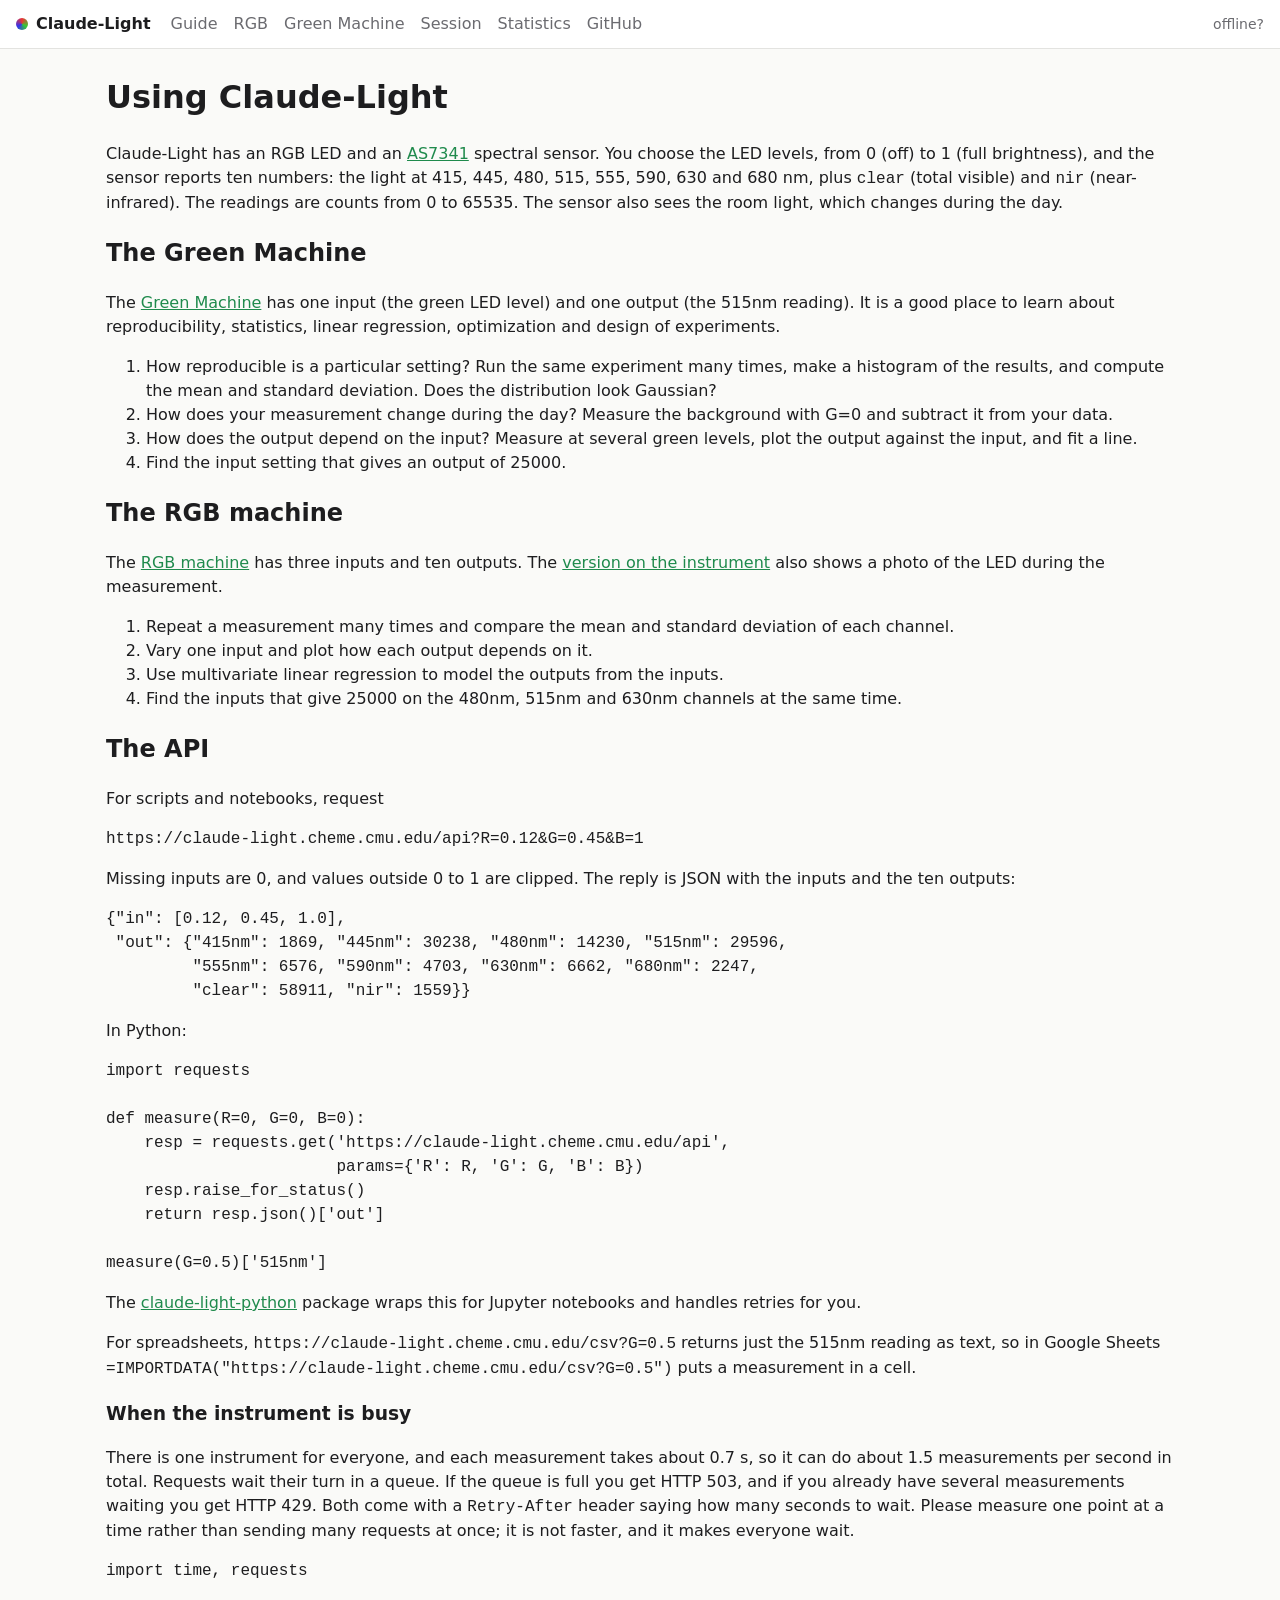
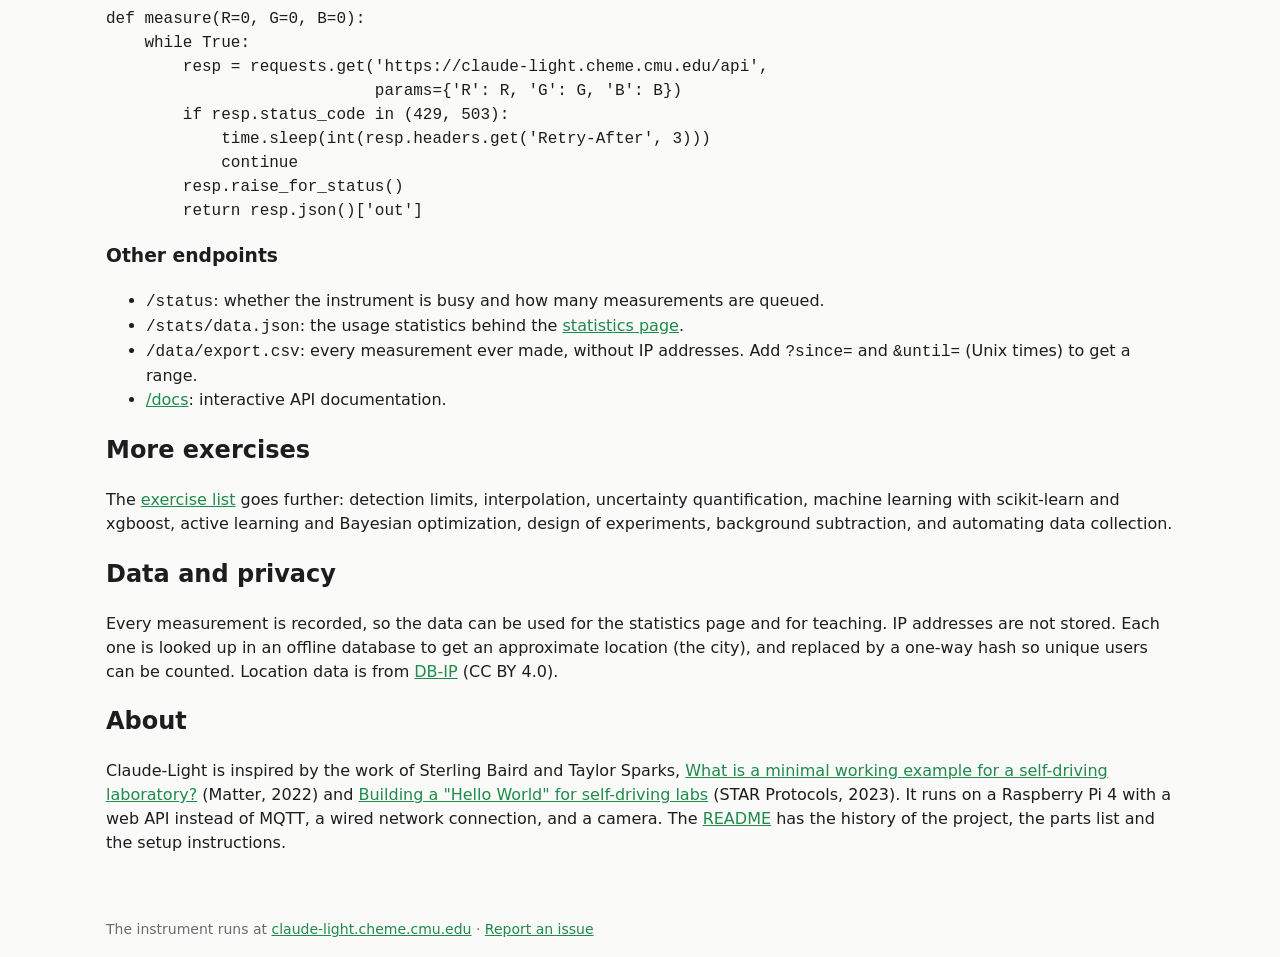
==== docs/guide.html @ aa4f7b0a "Add a GitHub Pages site and agent skills - docs/: a static site for GitHub Pages with a guide and br" ====
<!DOCTYPE html>
<html lang="en">
<head>
  <meta charset="utf-8">
  <meta name="viewport" content="width=device-width, initial-scale=1">
  <title>Guide · Claude-Light</title>
  <link rel="stylesheet" href="style.css">
  <script>window.CLAUDE_LIGHT_API = 'https://claude-light.cheme.cmu.edu';</script>
  <script src="app.js" defer></script>
</head>
<body>
  <header class="topbar">
    <a class="brand" href="./"><span class="dot"></span>Claude-Light</a>
    <nav>
      <a href="guide.html">Guide</a>
      <a href="rgb.html">RGB</a>
      <a href="gm.html">Green Machine</a>
      <a href="session.html">Session</a>
      <a href="stats.html">Statistics</a>
      <a href="https://github.com/jkitchin/claude-light">GitHub</a>
    </nav>
    <span class="status" id="status" title="Instrument queue">…</span>
  </header>

  <main>
    <h1>Using Claude-Light</h1>
    <p>Claude-Light has an RGB LED and an
    <a href="https://www.adafruit.com/product/4698">AS7341</a> spectral sensor.
    You choose the LED levels, from 0 (off) to 1 (full brightness), and the
    sensor reports ten numbers: the light at 415, 445, 480, 515, 555, 590, 630
    and 680 nm, plus <code>clear</code> (total visible) and <code>nir</code>
    (near-infrared). The readings are counts from 0 to 65535. The sensor also
    sees the room light, which changes during the day.</p>

    <h2 id="green-machine">The Green Machine</h2>
    <p>The <a href="gm.html">Green Machine</a> has one input (the green LED
    level) and one output (the 515nm reading). It is a good place to learn
    about reproducibility, statistics, linear regression, optimization and
    design of experiments.</p>
    <ol>
      <li>How reproducible is a particular setting? Run the same experiment
      many times, make a histogram of the results, and compute the mean and
      standard deviation. Does the distribution look Gaussian?</li>
      <li>How does your measurement change during the day? Measure the
      background with G=0 and subtract it from your data.</li>
      <li>How does the output depend on the input? Measure at several green
      levels, plot the output against the input, and fit a line.</li>
      <li>Find the input setting that gives an output of 25000.</li>
    </ol>

    <h2 id="rgb-machine">The RGB machine</h2>
    <p>The <a href="rgb.html">RGB machine</a> has three inputs and ten
    outputs. The <a href="https://claude-light.cheme.cmu.edu/rgb">version on
    the instrument</a> also shows a photo of the LED during the
    measurement.</p>
    <ol>
      <li>Repeat a measurement many times and compare the mean and standard
      deviation of each channel.</li>
      <li>Vary one input and plot how each output depends on it.</li>
      <li>Use multivariate linear regression to model the outputs from the
      inputs.</li>
      <li>Find the inputs that give 25000 on the 480nm, 515nm and 630nm
      channels at the same time.</li>
    </ol>

    <h2 id="api">The API</h2>
    <p>For scripts and notebooks, request</p>
    <pre>https://claude-light.cheme.cmu.edu/api?R=0.12&amp;G=0.45&amp;B=1</pre>
    <p>Missing inputs are 0, and values outside 0 to 1 are clipped. The reply
    is JSON with the inputs and the ten outputs:</p>
    <pre>{"in": [0.12, 0.45, 1.0],
 "out": {"415nm": 1869, "445nm": 30238, "480nm": 14230, "515nm": 29596,
         "555nm": 6576, "590nm": 4703, "630nm": 6662, "680nm": 2247,
         "clear": 58911, "nir": 1559}}</pre>
    <p>In Python:</p>
    <pre>import requests

def measure(R=0, G=0, B=0):
    resp = requests.get('https://claude-light.cheme.cmu.edu/api',
                        params={'R': R, 'G': G, 'B': B})
    resp.raise_for_status()
    return resp.json()['out']

measure(G=0.5)['515nm']</pre>
    <p>The <a href="https://github.com/jkitchin/claude-light-python">claude-light-python</a>
    package wraps this for Jupyter notebooks and handles retries for you.</p>
    <p>For spreadsheets, <code>https://claude-light.cheme.cmu.edu/csv?G=0.5</code>
    returns just the 515nm reading as text, so in Google Sheets
    <code>=IMPORTDATA("https://claude-light.cheme.cmu.edu/csv?G=0.5")</code>
    puts a measurement in a cell.</p>

    <h3>When the instrument is busy</h3>
    <p>There is one instrument for everyone, and each measurement takes about
    0.7 s, so it can do about 1.5 measurements per second in total. Requests
    wait their turn in a queue. If the queue is full you get HTTP 503, and if
    you already have several measurements waiting you get HTTP 429. Both come
    with a <code>Retry-After</code> header saying how many seconds to wait.
    Please measure one point at a time rather than sending many requests at
    once; it is not faster, and it makes everyone wait.</p>
    <pre>import time, requests

def measure(R=0, G=0, B=0):
    while True:
        resp = requests.get('https://claude-light.cheme.cmu.edu/api',
                            params={'R': R, 'G': G, 'B': B})
        if resp.status_code in (429, 503):
            time.sleep(int(resp.headers.get('Retry-After', 3)))
            continue
        resp.raise_for_status()
        return resp.json()['out']</pre>

    <h3>Other endpoints</h3>
    <ul>
      <li><code>/status</code>: whether the instrument is busy and how many
      measurements are queued.</li>
      <li><code>/stats/data.json</code>: the usage statistics behind the
      <a href="stats.html">statistics page</a>.</li>
      <li><code>/data/export.csv</code>: every measurement ever made, without IP
      addresses. Add <code>?since=</code> and <code>&amp;until=</code> (Unix
      times) to get a range.</li>
      <li><a href="https://claude-light.cheme.cmu.edu/docs">/docs</a>:
      interactive API documentation.</li>
    </ul>

    <h2 id="more">More exercises</h2>
    <p>The <a href="https://github.com/jkitchin/claude-light/blob/main/exercises.org">exercise list</a>
    goes further: detection limits, interpolation, uncertainty
    quantification, machine learning with scikit-learn and xgboost, active
    learning and Bayesian optimization, design of experiments, background
    subtraction, and automating data collection.</p>

    <h2 id="privacy">Data and privacy</h2>
    <p>Every measurement is recorded, so the data can be used for the
    statistics page and for teaching. IP addresses are not stored. Each one is
    looked up in an offline database to get an approximate location (the city),
    and replaced by a one-way hash so unique users can be counted. Location
    data is from <a href="https://db-ip.com">DB-IP</a> (CC BY 4.0).</p>

    <h2 id="about">About</h2>
    <p>Claude-Light is inspired by the work of Sterling Baird and Taylor
    Sparks, <a href="http://dx.doi.org/10.1016/j.matt.2022.11.007">What is a
    minimal working example for a self-driving laboratory?</a> (Matter, 2022)
    and <a href="http://dx.doi.org/10.1016/j.xpro.2023.102329">Building a
    "Hello World" for self-driving labs</a> (STAR Protocols, 2023). It runs on
    a Raspberry Pi 4 with a web API instead of MQTT, a wired network
    connection, and a camera. The
    <a href="https://github.com/jkitchin/claude-light#about">README</a> has the
    history of the project, the parts list and the setup instructions.</p>
  </main>

  <footer>
    The instrument runs at <a href="https://claude-light.cheme.cmu.edu">claude-light.cheme.cmu.edu</a> ·
    <a href="https://github.com/jkitchin/claude-light/issues">Report an issue</a>
  </footer>
</body>
</html>
---- docs/style.css ----
:root {
  --bg: #fafaf8;
  --surface: #ffffff;
  --text: #1d1d1f;
  --muted: #6b6b70;
  --border: #e3e3e0;
  --accent: #1f8a4c;
  --accent-text: #ffffff;
  --warn-bg: #fff4e5;
  --warn-text: #8a4b00;
  --radius: 10px;
  color-scheme: light;
}

@media (prefers-color-scheme: dark) {
  :root {
    --bg: #141416;
    --surface: #1d1d20;
    --text: #ececef;
    --muted: #a0a0a8;
    --border: #2e2e33;
    --accent: #3ccf7a;
    --accent-text: #0c1a12;
    --warn-bg: #3a2a12;
    --warn-text: #ffcf8a;
    color-scheme: dark;
  }
}

* { box-sizing: border-box; }

body {
  margin: 0;
  background: var(--bg);
  color: var(--text);
  font: 16px/1.5 system-ui, -apple-system, "Segoe UI", sans-serif;
}

a { color: var(--accent); }

.topbar {
  display: flex;
  flex-wrap: wrap;
  align-items: center;
  gap: 8px 20px;
  padding: 12px 16px;
  border-bottom: 1px solid var(--border);
  background: var(--surface);
}
.brand {
  font-weight: 700;
  text-decoration: none;
  color: var(--text);
  display: flex;
  align-items: center;
  gap: 8px;
}
.dot {
  width: 12px; height: 12px; border-radius: 50%;
  background: conic-gradient(#e33, #3c3, #33e, #e33);
}
nav { display: flex; flex-wrap: wrap; gap: 4px 16px; }
nav a { text-decoration: none; color: var(--muted); }
nav a:hover { color: var(--text); }
.status { margin-left: auto; font-size: 14px; color: var(--muted); }
.status.busy::before, .status.idle::before {
  content: ""; display: inline-block; width: 8px; height: 8px;
  border-radius: 50%; margin-right: 6px; background: var(--accent);
}
.status.busy::before { background: #e0a100; }

main { max-width: 1100px; margin: 0 auto; padding: 24px 16px; }
footer {
  max-width: 1100px; margin: 0 auto; padding: 24px 16px;
  color: var(--muted); font-size: 14px;
}

h1 { margin-top: 0; }

.card {
  background: var(--surface);
  border: 1px solid var(--border);
  border-radius: var(--radius);
  padding: 16px;
  margin-bottom: 16px;
}
a.card { display: block; text-decoration: none; color: var(--text); }
a.card:hover { border-color: var(--accent); }
.grid { display: grid; gap: 16px; grid-template-columns: repeat(auto-fit, minmax(220px, 1fr)); }

.flash {
  background: var(--warn-bg); color: var(--warn-text);
  padding: 10px 14px; border-radius: var(--radius); margin-bottom: 16px;
}

form .row { display: flex; align-items: center; gap: 12px; margin: 8px 0; }
form .row label { width: 56px; font-weight: 600; }
form input[type=range] { flex: 1; accent-color: var(--accent); }
input[type=number], input[type=text] {
  font: inherit; color: var(--text); background: var(--bg);
  border: 1px solid var(--border); border-radius: 6px; padding: 6px 8px;
}
input[type=number] { width: 90px; }
input[type=text] { width: 100%; max-width: 480px; }
button {
  font: inherit; font-weight: 600; cursor: pointer;
  background: var(--accent); color: var(--accent-text);
  border: 0; border-radius: 6px; padding: 8px 18px;
}
button[disabled] { opacity: 0.6; cursor: wait; }
.htmx-request button { opacity: 0.6; }

.swatch {
  width: 56px; height: 56px; border-radius: 50%;
  border: 1px solid var(--border); flex: none;
}

table { border-collapse: collapse; width: 100%; font-variant-numeric: tabular-nums; }
th, td { border: 1px solid var(--border); padding: 4px 8px; text-align: right; }
th { background: var(--bg); }
.table-scroll { overflow-x: auto; }

.camera { max-width: 100%; border-radius: var(--radius); }

.kpis { display: grid; gap: 16px; grid-template-columns: repeat(auto-fit, minmax(160px, 1fr)); }
.kpi .value { font-size: 24px; white-space: nowrap; font-weight: 700; font-variant-numeric: tabular-nums; }
.kpi .label { color: var(--muted); font-size: 14px; }

.chart { width: 100%; min-height: 320px; }
.muted { color: var(--muted); }
.controls { display: flex; flex-wrap: wrap; gap: 8px 16px; align-items: center; }
.controls select, .controls input[type=date] {
  font: inherit; color: var(--text); background: var(--bg);
  border: 1px solid var(--border); border-radius: 6px; padding: 4px 6px;
}
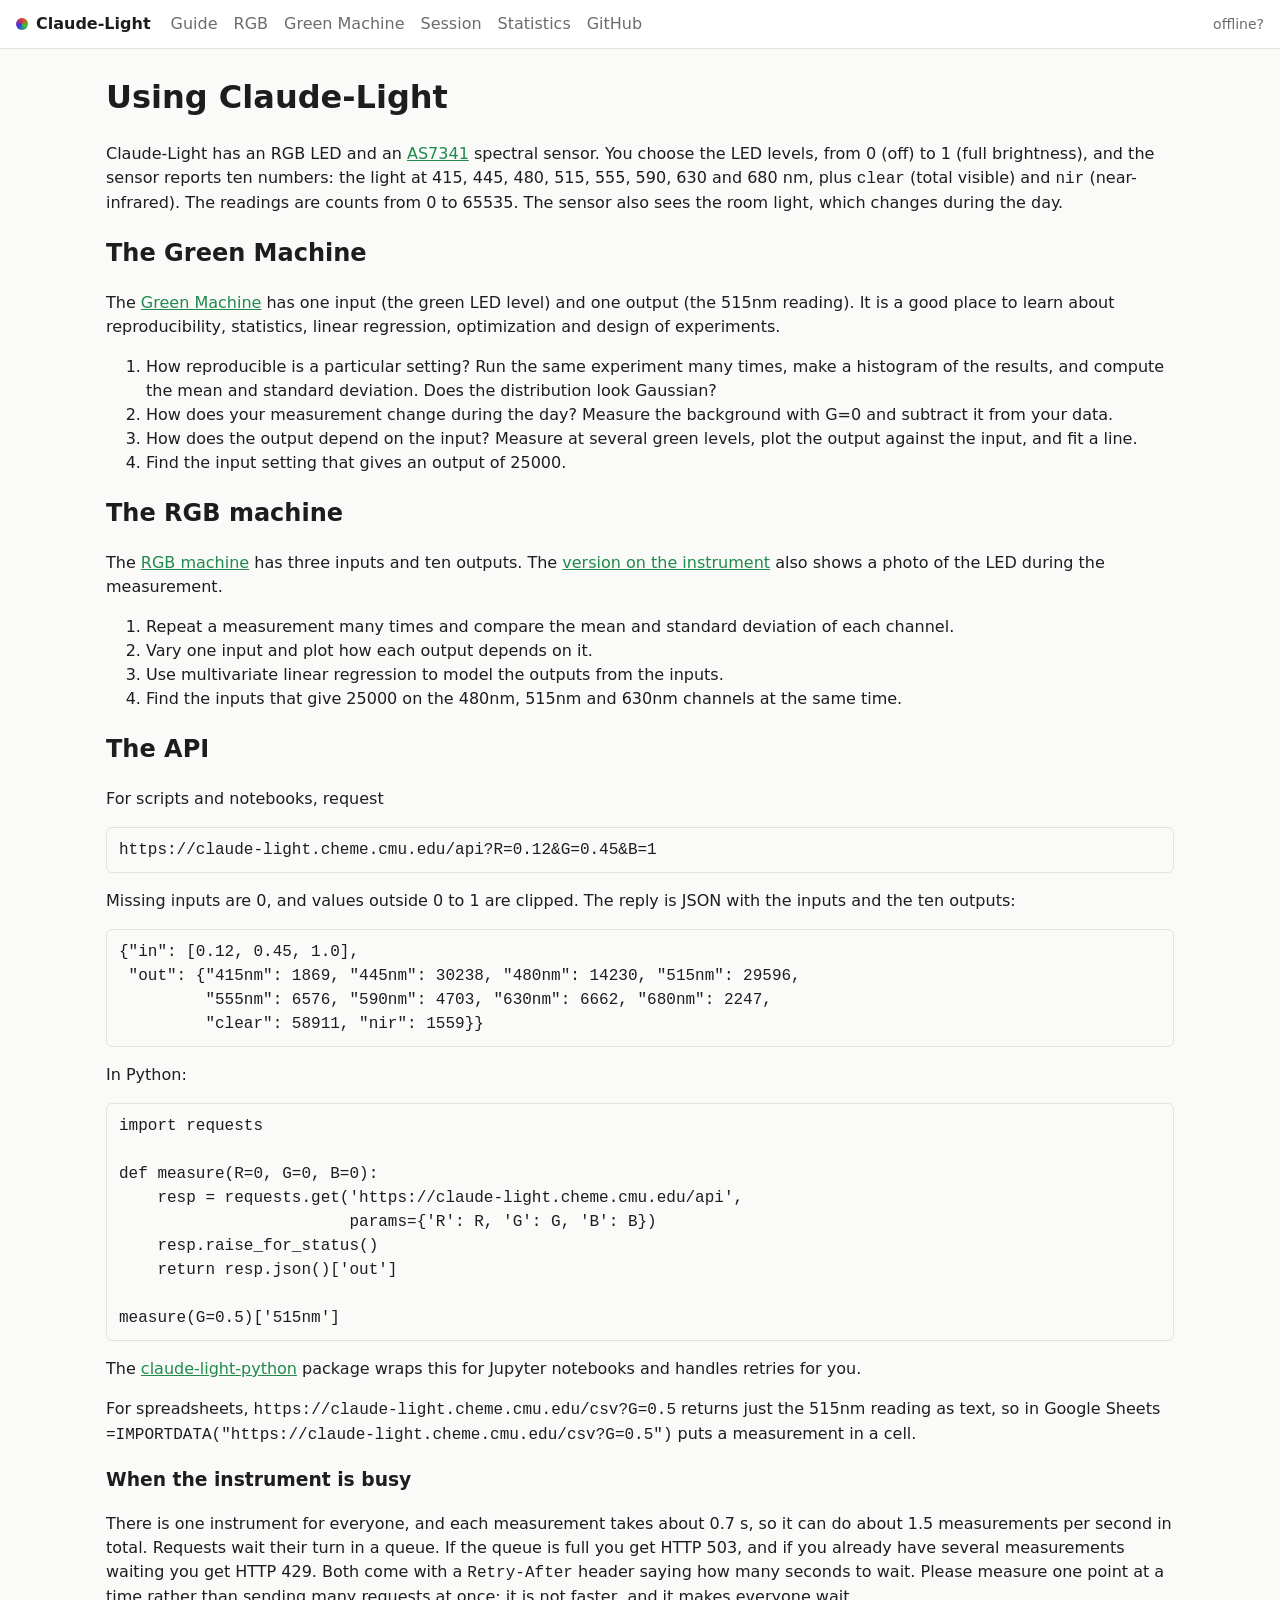
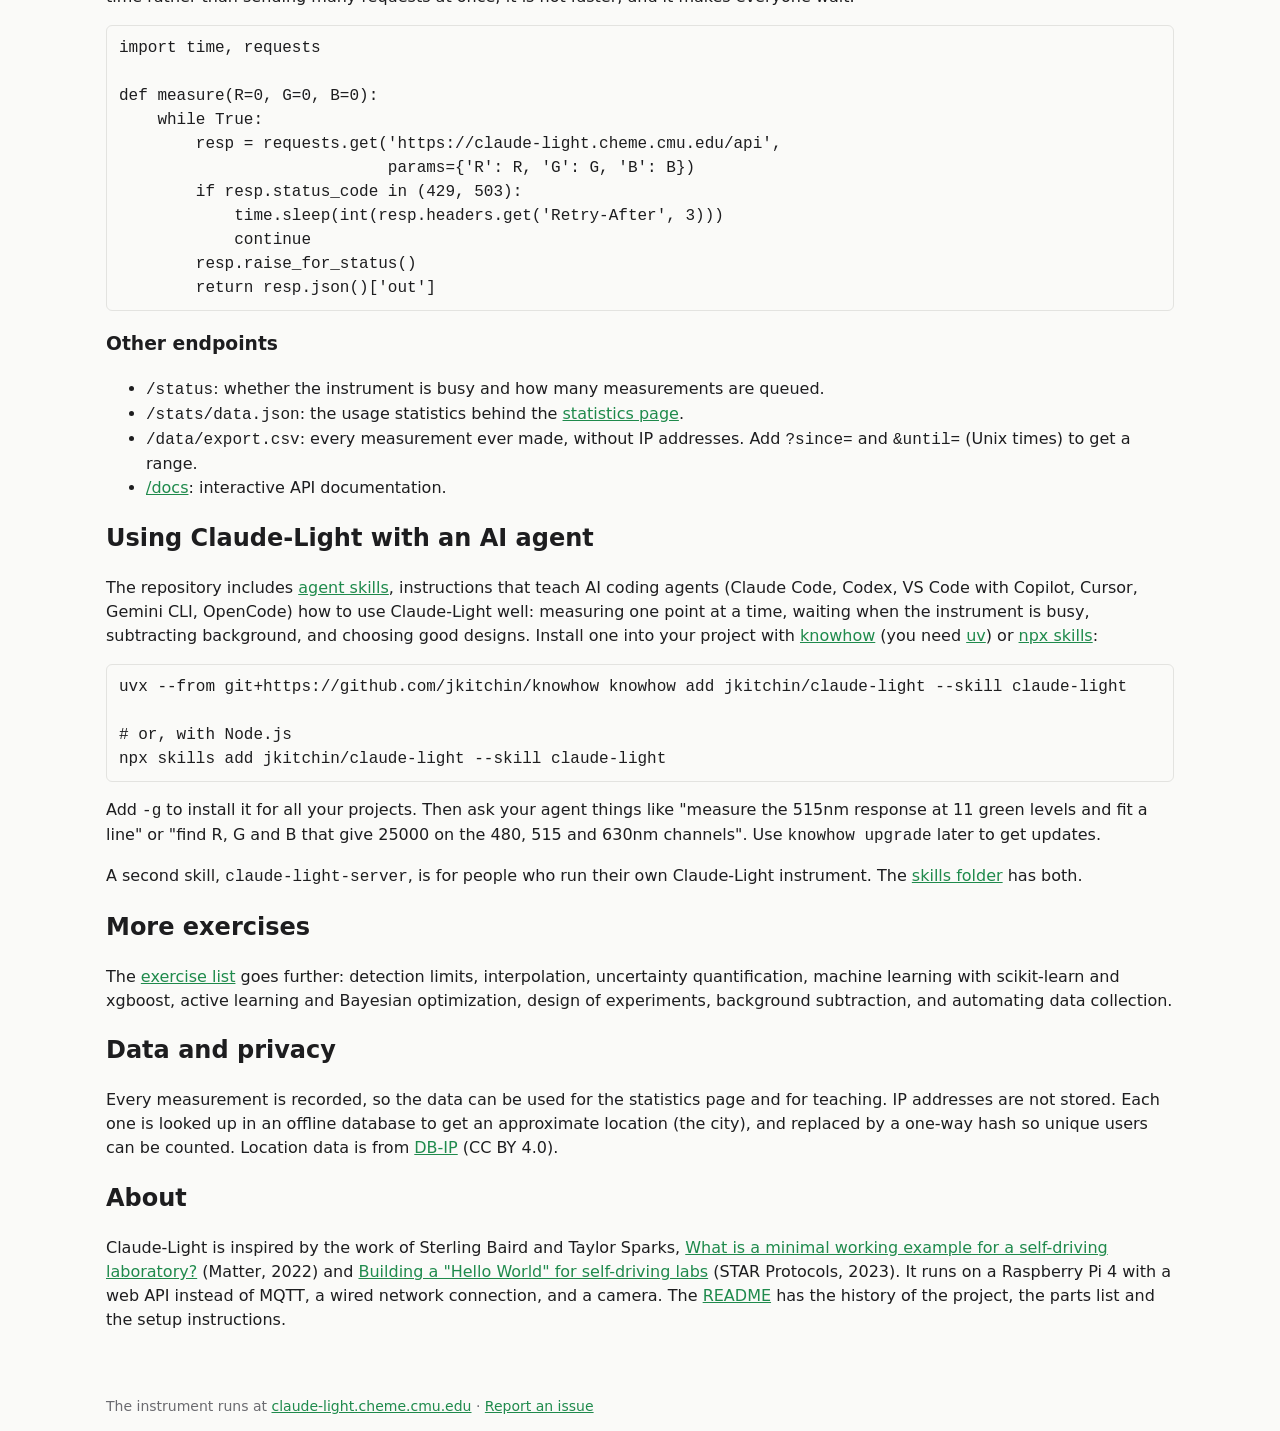
==== commit 27e64b62: "Add agent skill install instructions to the web pages The Pages landing page and guide, and the inst" ====
--- a/docs/guide.html
+++ b/docs/guide.html
@@ -122,6 +122,28 @@
       interactive API documentation.</li>
     </ul>
 
+    <h2 id="agents">Using Claude-Light with an AI agent</h2>
+    <p>The repository includes
+    <a href="https://agentskills.io/specification">agent skills</a>, instructions that
+    teach AI coding agents (Claude Code, Codex, VS Code with Copilot, Cursor, Gemini CLI,
+    OpenCode) how to use Claude-Light well: measuring one point at a time, waiting when
+    the instrument is busy, subtracting background, and choosing good designs. Install
+    one into your project with <a href="https://github.com/jkitchin/knowhow">knowhow</a>
+    (you need <a href="https://docs.astral.sh/uv/">uv</a>) or
+    <a href="https://github.com/vercel-labs/skills">npx skills</a>:</p>
+    <pre>uvx --from git+https://github.com/jkitchin/knowhow knowhow add jkitchin/claude-light --skill claude-light
+
+# or, with Node.js
+npx skills add jkitchin/claude-light --skill claude-light</pre>
+    <p>Add <code>-g</code> to install it for all your projects. Then ask your agent
+    things like "measure the 515nm response at 11 green levels and fit a line" or "find
+    R, G and B that give 25000 on the 480, 515 and 630nm channels". Use
+    <code>knowhow upgrade</code> later to get updates.</p>
+    <p>A second skill, <code>claude-light-server</code>, is for people who run their
+    own Claude-Light instrument. The
+    <a href="https://github.com/jkitchin/claude-light/tree/main/skills">skills folder</a>
+    has both.</p>
+
     <h2 id="more">More exercises</h2>
     <p>The <a href="https://github.com/jkitchin/claude-light/blob/main/exercises.org">exercise list</a>
     goes further: detection limits, interpolation, uncertainty
--- a/docs/style.css
+++ b/docs/style.css
@@ -133,3 +133,5 @@
   font: inherit; color: var(--text); background: var(--bg);
   border: 1px solid var(--border); border-radius: 6px; padding: 4px 6px;
 }
+
+pre { overflow-x: auto; background: var(--bg); border: 1px solid var(--border); border-radius: 6px; padding: 10px 12px; }
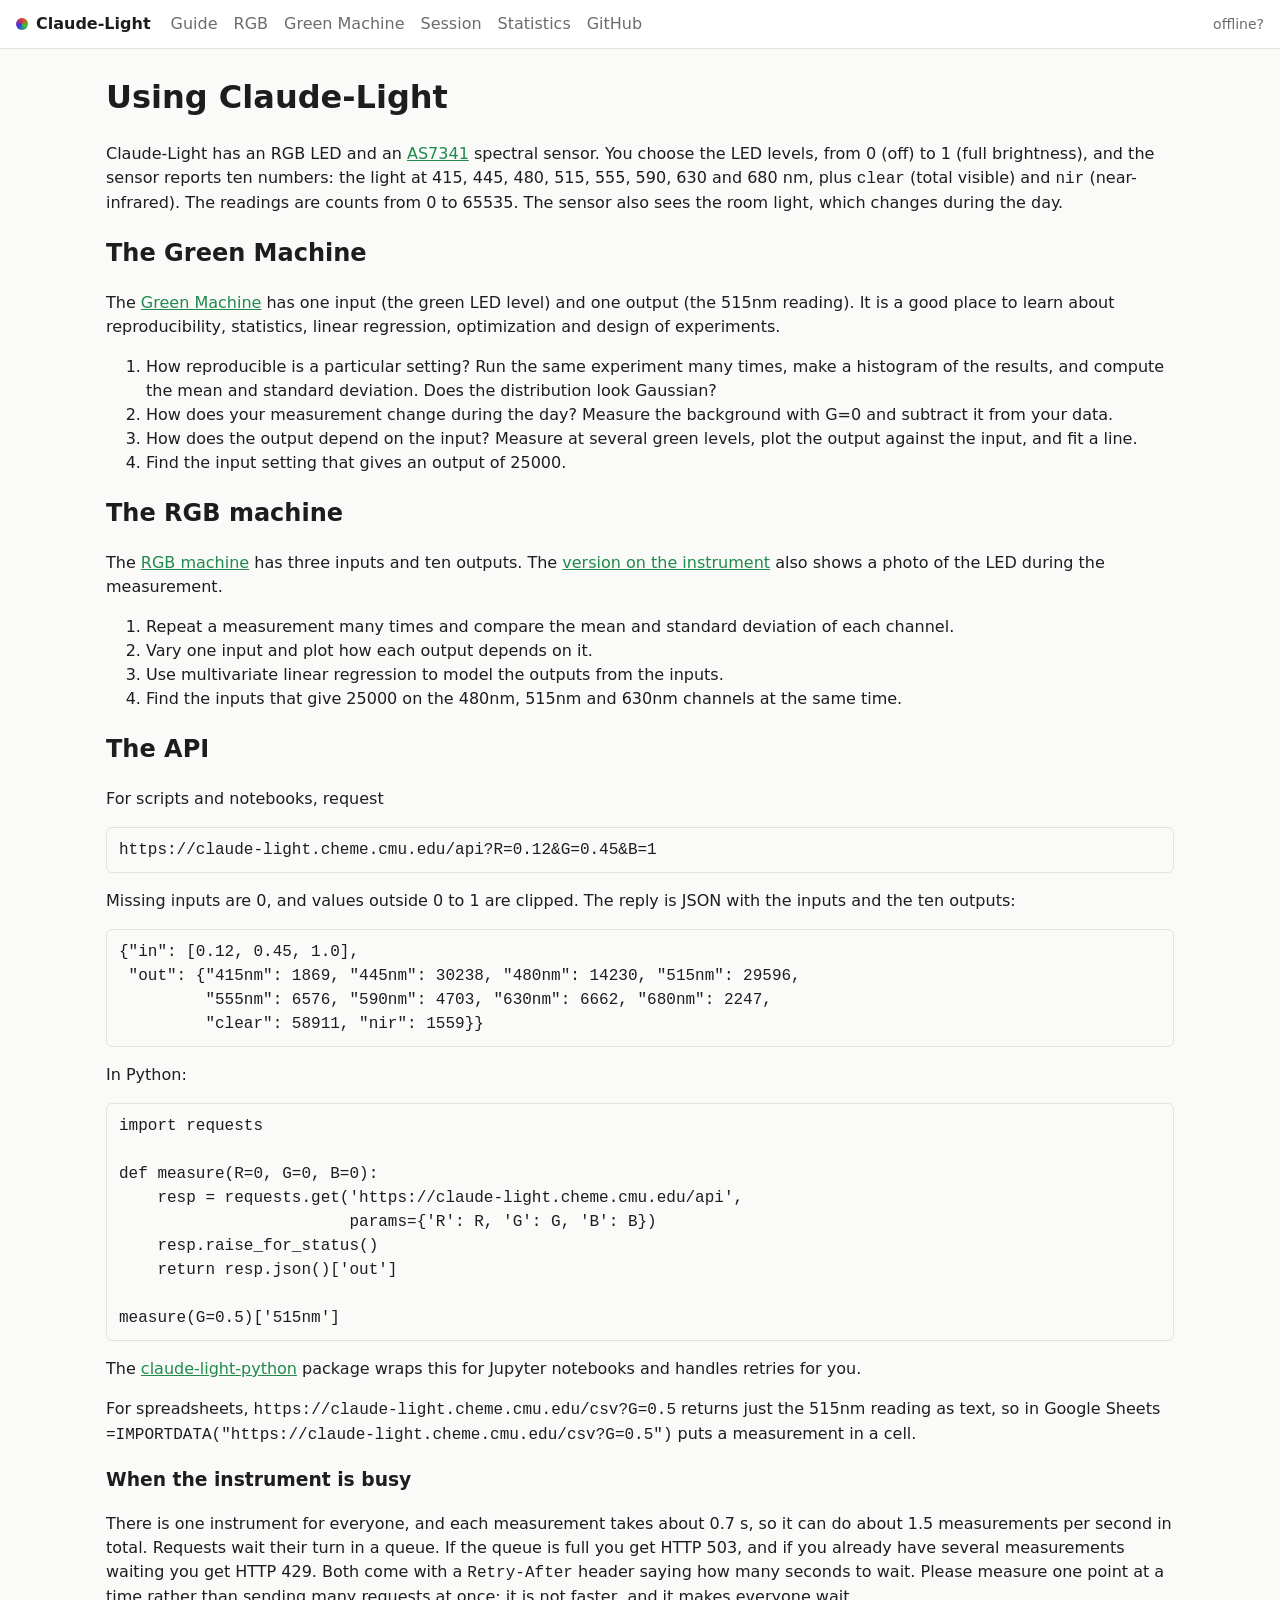
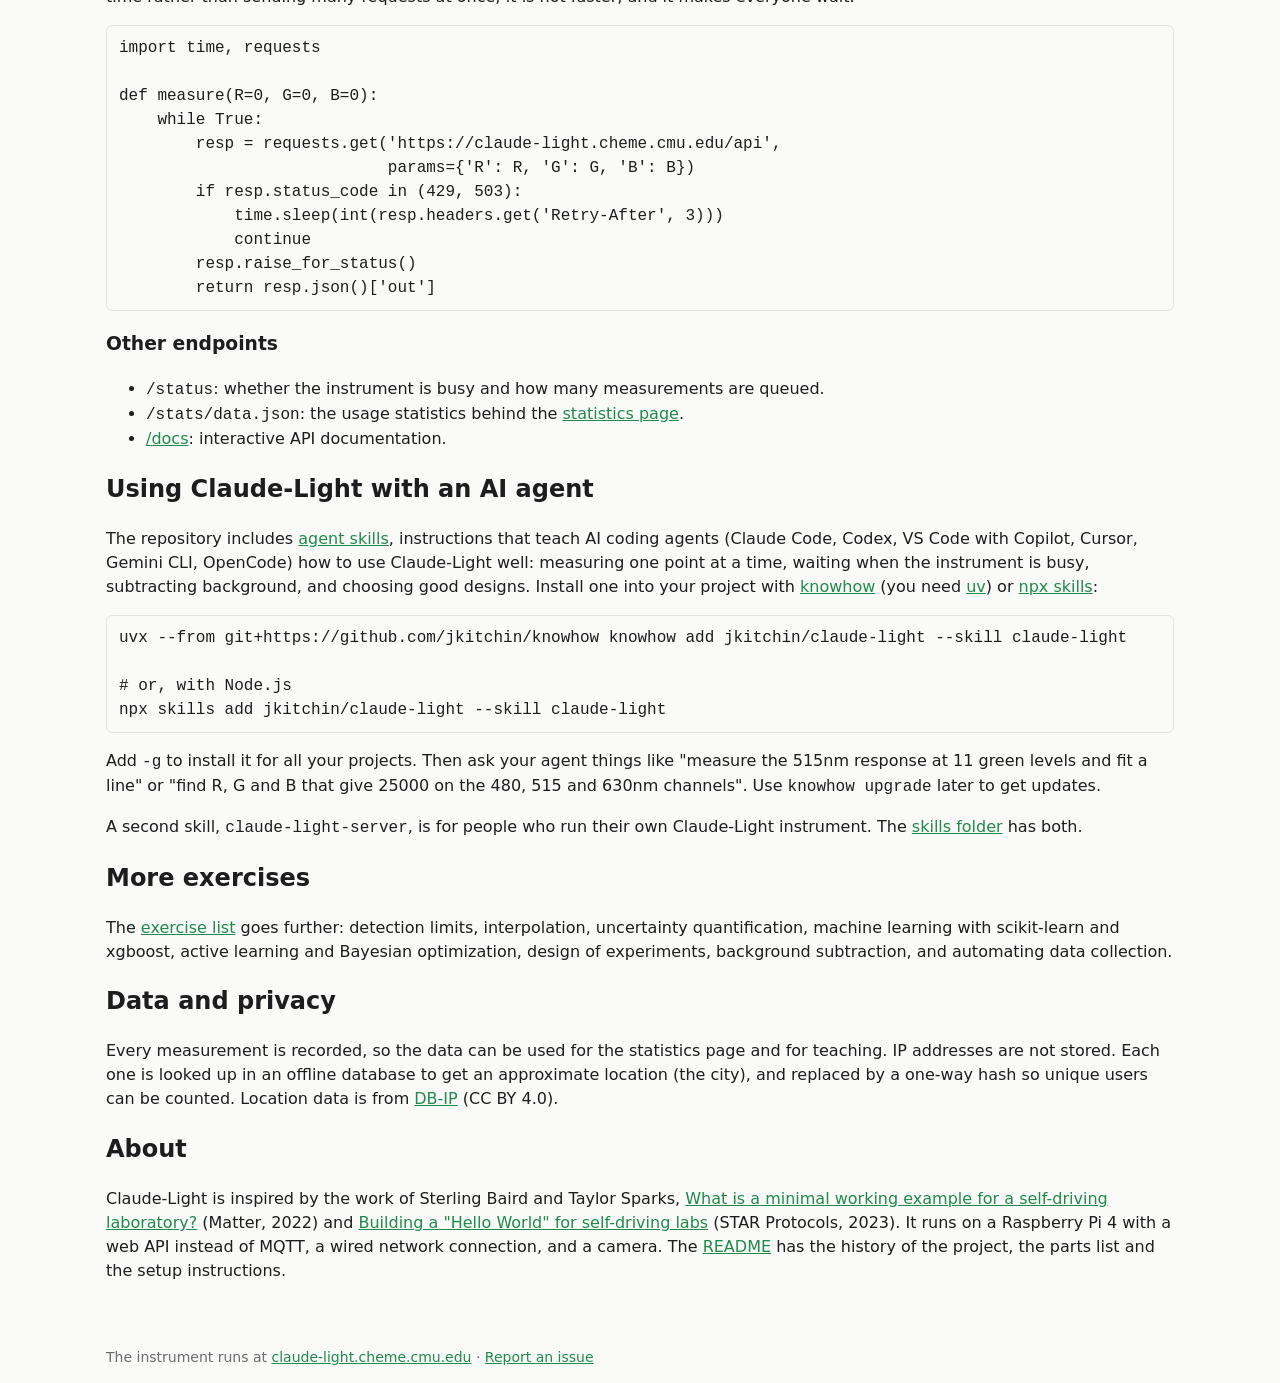
==== commit 926dc25d: "Remove the public data export /data/export.csv is gone, along with the download links on the statist" ====
--- a/docs/guide.html
+++ b/docs/guide.html
@@ -115,9 +115,6 @@
       measurements are queued.</li>
       <li><code>/stats/data.json</code>: the usage statistics behind the
       <a href="stats.html">statistics page</a>.</li>
-      <li><code>/data/export.csv</code>: every measurement ever made, without IP
-      addresses. Add <code>?since=</code> and <code>&amp;until=</code> (Unix
-      times) to get a range.</li>
       <li><a href="https://claude-light.cheme.cmu.edu/docs">/docs</a>:
       interactive API documentation.</li>
     </ul>
